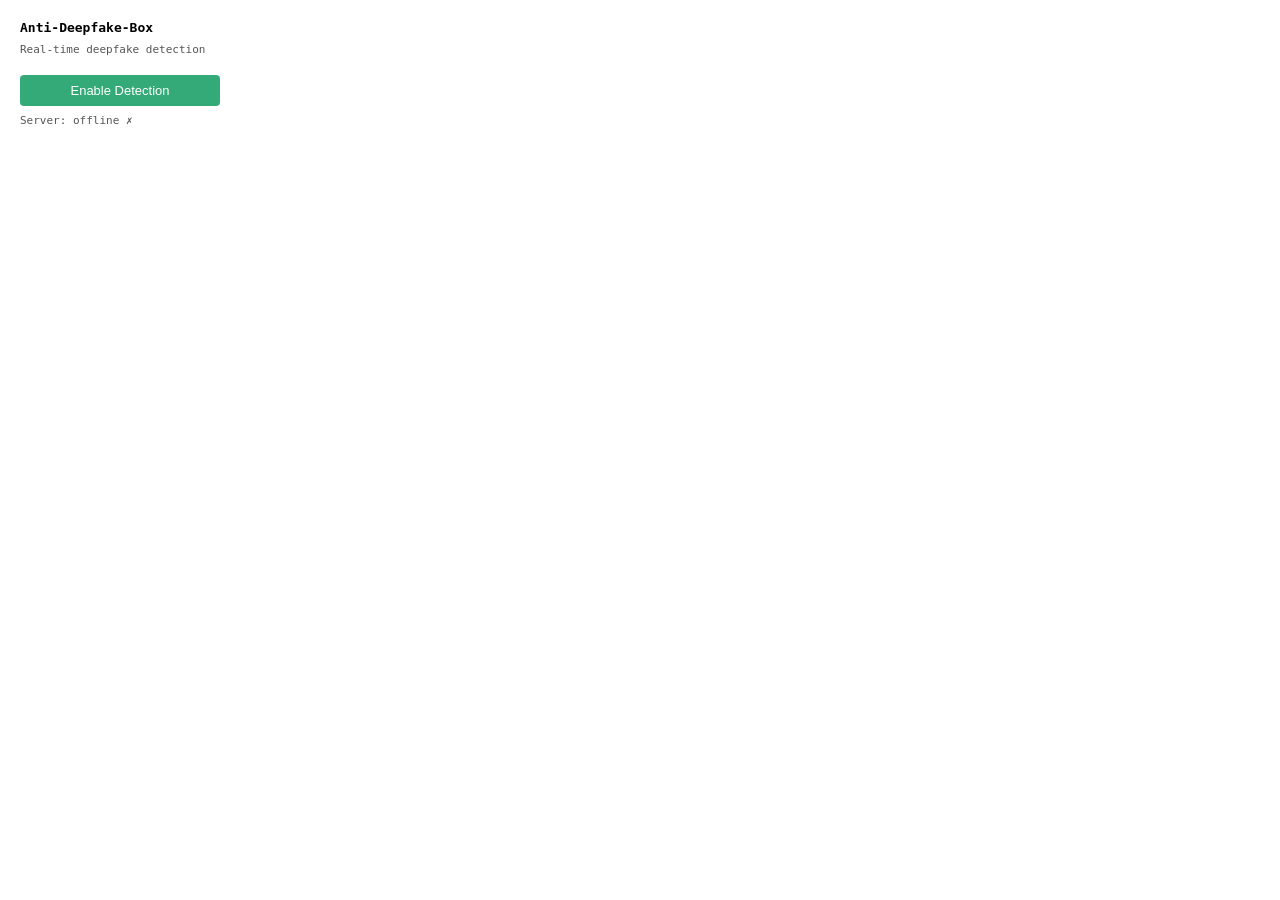
==== extension/popup.html @ 86ba3497 "feat: edge computing + plug-and-play deployment layer New components: - edge/hardware_profile.py   A" ====
<!DOCTYPE html>
<html>
<head>
<meta charset="utf-8">
<style>
  body { width:200px; padding:12px; font-family:monospace; font-size:13px; }
  button { width:100%; padding:8px; margin-top:8px; cursor:pointer;
           border:none; border-radius:4px; font-size:13px; }
  #toggle { background:#3a7; color:#fff; }
  #toggle.off { background:#e55; }
  .label { color:#555; font-size:11px; margin-top:8px; }
</style>
</head>
<body>
  <b>Anti-Deepfake-Box</b>
  <p class="label">Real-time deepfake detection</p>
  <button id="toggle">Enable Detection</button>
  <p class="label">Server: <span id="srv">checking...</span></p>
  <script>
    let enabled = false;
    const btn = document.getElementById('toggle');
    btn.onclick = () => {
      enabled = !enabled;
      btn.textContent = enabled ? 'Disable Detection' : 'Enable Detection';
      btn.classList.toggle('off', enabled);
      chrome.tabs.query({active:true,currentWindow:true}, tabs =>
        chrome.tabs.sendMessage(tabs[0].id, {action:'toggle'})
      );
    };
    fetch('http://localhost:8000/health')
      .then(r => r.json())
      .then(() => { document.getElementById('srv').textContent = 'online ✓'; })
      .catch(() => { document.getElementById('srv').textContent = 'offline ✗'; });
  </script>
</body>
</html>
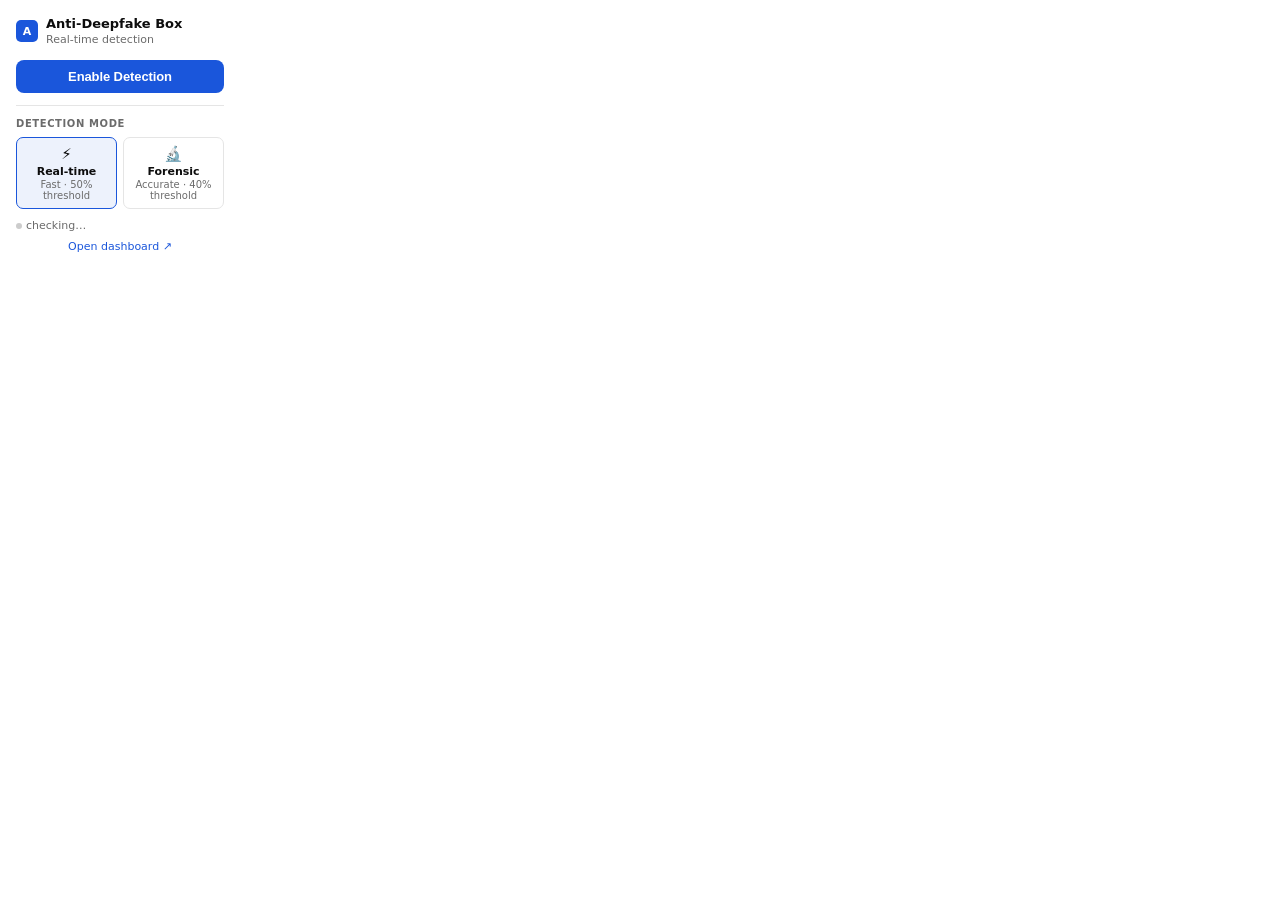
==== commit 5478da2f: "Add use-case mode switching (Forensic vs Real-time) with OpenAI-style dashboard - Two detection mode" ====
--- a/extension/popup.html
+++ b/extension/popup.html
@@ -3,34 +3,213 @@
 <head>
 <meta charset="utf-8">
 <style>
-  body { width:200px; padding:12px; font-family:monospace; font-size:13px; }
-  button { width:100%; padding:8px; margin-top:8px; cursor:pointer;
-           border:none; border-radius:4px; font-size:13px; }
-  #toggle { background:#3a7; color:#fff; }
-  #toggle.off { background:#e55; }
-  .label { color:#555; font-size:11px; margin-top:8px; }
+  :root {
+    --accent: #1a56db;
+    --real:   #16a34a;
+    --fake:   #dc2626;
+    --border: #e5e5e5;
+    --bg:     #ffffff;
+    --text:   #0d0d0d;
+    --muted:  #6b6b6b;
+  }
+
+  * { box-sizing: border-box; margin: 0; padding: 0; }
+
+  body {
+    width: 240px;
+    padding: 16px;
+    font-family: "Inter", system-ui, -apple-system, sans-serif;
+    font-size: 13px;
+    color: var(--text);
+    background: var(--bg);
+  }
+
+  /* Header */
+  .header {
+    display: flex;
+    align-items: center;
+    gap: 8px;
+    margin-bottom: 14px;
+  }
+  .logo-icon {
+    width: 22px; height: 22px;
+    background: var(--accent);
+    border-radius: 5px;
+    display: flex; align-items: center; justify-content: center;
+    color: #fff; font-size: 11px; font-weight: 700; flex-shrink: 0;
+  }
+  .header-text b { font-size: 13px; display: block; }
+  .header-text span { font-size: 11px; color: var(--muted); }
+
+  /* Divider */
+  hr { border: none; border-top: 1px solid var(--border); margin: 12px 0; }
+
+  /* Main toggle */
+  #toggle {
+    width: 100%;
+    padding: 9px;
+    border: none;
+    border-radius: 8px;
+    font-size: 13px;
+    font-weight: 600;
+    cursor: pointer;
+    background: var(--accent);
+    color: #fff;
+    transition: background .15s;
+    letter-spacing: -.1px;
+  }
+  #toggle.off { background: var(--fake); }
+  #toggle:hover { filter: brightness(1.08); }
+
+  /* Mode section */
+  .mode-label {
+    font-size: 10px;
+    font-weight: 600;
+    letter-spacing: .06em;
+    text-transform: uppercase;
+    color: var(--muted);
+    margin-bottom: 8px;
+  }
+
+  .mode-pills {
+    display: grid;
+    grid-template-columns: 1fr 1fr;
+    gap: 6px;
+  }
+
+  .pill {
+    border: 1.5px solid var(--border);
+    border-radius: 7px;
+    padding: 7px 8px;
+    cursor: pointer;
+    transition: border-color .15s, background .15s;
+    text-align: center;
+    user-select: none;
+  }
+  .pill:hover { border-color: var(--accent); }
+  .pill[data-selected="true"] {
+    border-color: var(--accent);
+    background: rgba(26,86,219,.08);
+  }
+  .pill-icon { font-size: 15px; display: block; margin-bottom: 2px; }
+  .pill-name { font-weight: 600; font-size: 11px; }
+  .pill-sub  { font-size: 10px; color: var(--muted); margin-top: 1px; }
+
+  /* Server status */
+  .status-row {
+    display: flex;
+    align-items: center;
+    justify-content: space-between;
+    font-size: 11px;
+    color: var(--muted);
+    margin-top: 10px;
+  }
+  .dot {
+    display: inline-block;
+    width: 6px; height: 6px;
+    border-radius: 50%;
+    margin-right: 4px;
+    background: #ccc;
+  }
+  .dot.online  { background: var(--real); }
+  .dot.offline { background: var(--fake); }
+
+  /* Dashboard link */
+  .dash-link {
+    display: block;
+    text-align: center;
+    font-size: 11px;
+    color: var(--accent);
+    text-decoration: none;
+    margin-top: 8px;
+  }
+  .dash-link:hover { text-decoration: underline; }
 </style>
 </head>
 <body>
-  <b>Anti-Deepfake-Box</b>
-  <p class="label">Real-time deepfake detection</p>
-  <button id="toggle">Enable Detection</button>
-  <p class="label">Server: <span id="srv">checking...</span></p>
-  <script>
-    let enabled = false;
-    const btn = document.getElementById('toggle');
-    btn.onclick = () => {
-      enabled = !enabled;
-      btn.textContent = enabled ? 'Disable Detection' : 'Enable Detection';
-      btn.classList.toggle('off', enabled);
-      chrome.tabs.query({active:true,currentWindow:true}, tabs =>
-        chrome.tabs.sendMessage(tabs[0].id, {action:'toggle'})
-      );
-    };
-    fetch('http://localhost:8000/health')
-      .then(r => r.json())
-      .then(() => { document.getElementById('srv').textContent = 'online ✓'; })
-      .catch(() => { document.getElementById('srv').textContent = 'offline ✗'; });
-  </script>
+
+<div class="header">
+  <div class="logo-icon">A</div>
+  <div class="header-text">
+    <b>Anti-Deepfake Box</b>
+    <span>Real-time detection</span>
+  </div>
+</div>
+
+<button id="toggle">Enable Detection</button>
+
+<hr>
+
+<div class="mode-label">Detection Mode</div>
+<div class="mode-pills">
+
+  <div class="pill" data-mode="online" data-selected="true" tabindex="0">
+    <span class="pill-icon">⚡</span>
+    <div class="pill-name">Real-time</div>
+    <div class="pill-sub">Fast · 50% threshold</div>
+  </div>
+
+  <div class="pill" data-mode="offline" data-selected="false" tabindex="0">
+    <span class="pill-icon">🔬</span>
+    <div class="pill-name">Forensic</div>
+    <div class="pill-sub">Accurate · 40% threshold</div>
+  </div>
+
+</div>
+
+<div class="status-row">
+  <span><span class="dot" id="srv-dot"></span><span id="srv-text">checking…</span></span>
+</div>
+
+<a class="dash-link" href="http://localhost:8000/" target="_blank">Open dashboard ↗</a>
+
+<script>
+  const SERVER = 'http://localhost:8000';
+  let enabled = false;
+
+  // ── Toggle detection ──────────────────────────────────────────────
+  const btn = document.getElementById('toggle');
+  btn.onclick = () => {
+    enabled = !enabled;
+    btn.textContent = enabled ? 'Disable Detection' : 'Enable Detection';
+    btn.classList.toggle('off', enabled);
+    chrome.tabs.query({ active: true, currentWindow: true }, tabs =>
+      chrome.tabs.sendMessage(tabs[0].id, { action: 'toggle' })
+    );
+  };
+
+  // ── Mode pills ────────────────────────────────────────────────────
+  const pills = document.querySelectorAll('.pill');
+
+  function selectMode(mode) {
+    pills.forEach(p => p.setAttribute('data-selected', p.dataset.mode === mode ? 'true' : 'false'));
+    chrome.storage.local.set({ adbMode: mode });
+    fetch(`${SERVER}/mode`, {
+      method: 'POST',
+      headers: { 'Content-Type': 'application/json' },
+      body: JSON.stringify({ mode }),
+    }).catch(() => {});
+  }
+
+  // Restore saved mode on popup open
+  chrome.storage.local.get(['adbMode'], result => {
+    selectMode(result.adbMode || 'online');
+  });
+
+  pills.forEach(pill => {
+    pill.addEventListener('click', () => selectMode(pill.dataset.mode));
+    pill.addEventListener('keydown', e => {
+      if (e.key === 'Enter' || e.key === ' ') { e.preventDefault(); selectMode(pill.dataset.mode); }
+    });
+  });
+
+  // ── Server health ─────────────────────────────────────────────────
+  const dot  = document.getElementById('srv-dot');
+  const srvT = document.getElementById('srv-text');
+  fetch(`${SERVER}/health`)
+    .then(r => r.json())
+    .then(() => { dot.className = 'dot online';  srvT.textContent = 'Server online';  })
+    .catch(() => { dot.className = 'dot offline'; srvT.textContent = 'Server offline'; });
+</script>
 </body>
 </html>
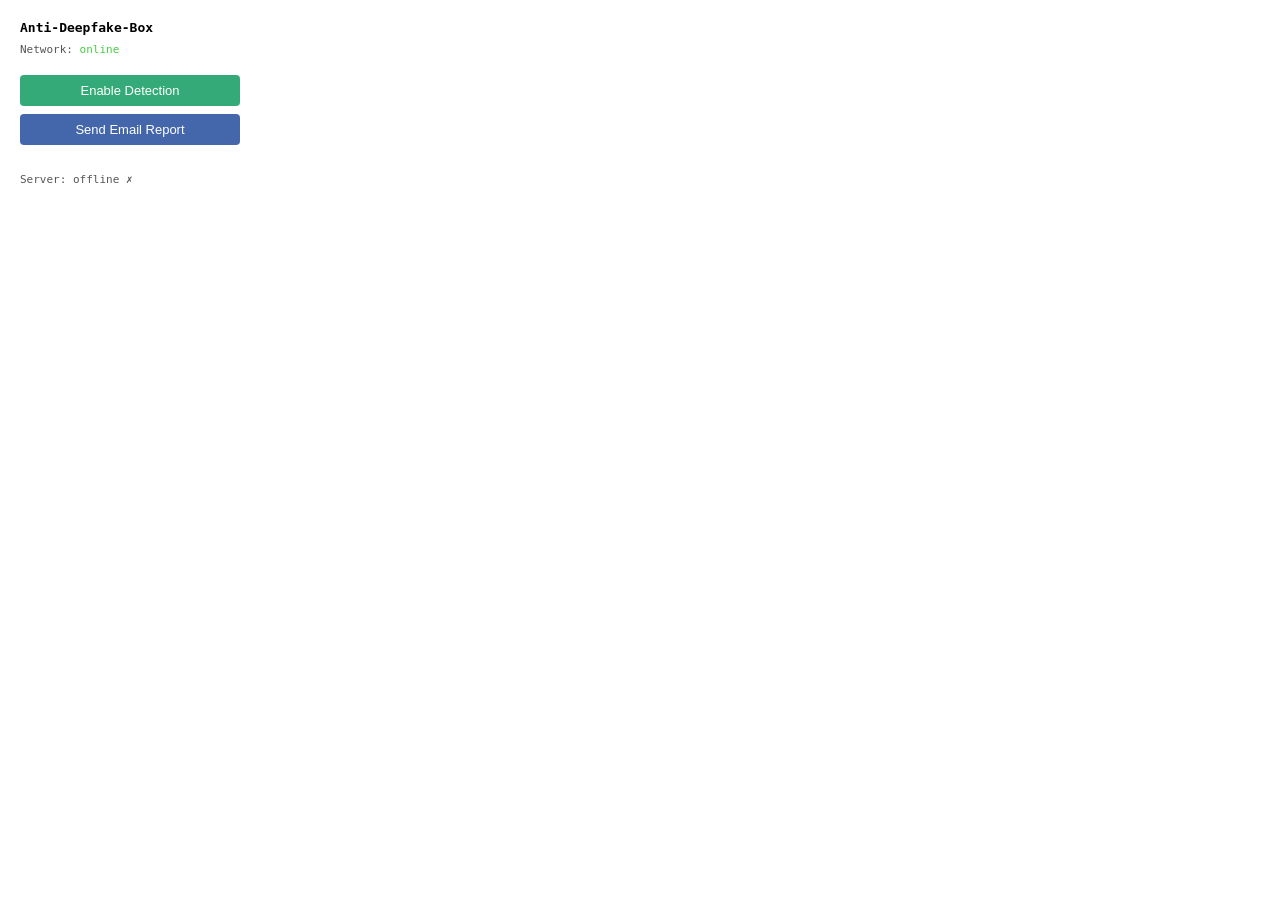
==== commit 89150ecb: "feat(safety): API call debounce, network guard, lazy hardware init, email report endpoint - extensio" ====
--- a/extension/popup.html
+++ b/extension/popup.html
@@ -3,213 +3,28 @@
 <head>
 <meta charset="utf-8">
 <style>
-  :root {
-    --accent: #1a56db;
-    --real:   #16a34a;
-    --fake:   #dc2626;
-    --border: #e5e5e5;
-    --bg:     #ffffff;
-    --text:   #0d0d0d;
-    --muted:  #6b6b6b;
+  body { width:220px; padding:12px; font-family:monospace; font-size:13px; }
+  button {
+    width:100%; padding:8px; margin-top:8px; cursor:pointer;
+    border:none; border-radius:4px; font-size:13px;
   }
-
-  * { box-sizing: border-box; margin: 0; padding: 0; }
-
-  body {
-    width: 240px;
-    padding: 16px;
-    font-family: "Inter", system-ui, -apple-system, sans-serif;
-    font-size: 13px;
-    color: var(--text);
-    background: var(--bg);
-  }
-
-  /* Header */
-  .header {
-    display: flex;
-    align-items: center;
-    gap: 8px;
-    margin-bottom: 14px;
-  }
-  .logo-icon {
-    width: 22px; height: 22px;
-    background: var(--accent);
-    border-radius: 5px;
-    display: flex; align-items: center; justify-content: center;
-    color: #fff; font-size: 11px; font-weight: 700; flex-shrink: 0;
-  }
-  .header-text b { font-size: 13px; display: block; }
-  .header-text span { font-size: 11px; color: var(--muted); }
-
-  /* Divider */
-  hr { border: none; border-top: 1px solid var(--border); margin: 12px 0; }
-
-  /* Main toggle */
-  #toggle {
-    width: 100%;
-    padding: 9px;
-    border: none;
-    border-radius: 8px;
-    font-size: 13px;
-    font-weight: 600;
-    cursor: pointer;
-    background: var(--accent);
-    color: #fff;
-    transition: background .15s;
-    letter-spacing: -.1px;
-  }
-  #toggle.off { background: var(--fake); }
-  #toggle:hover { filter: brightness(1.08); }
-
-  /* Mode section */
-  .mode-label {
-    font-size: 10px;
-    font-weight: 600;
-    letter-spacing: .06em;
-    text-transform: uppercase;
-    color: var(--muted);
-    margin-bottom: 8px;
-  }
-
-  .mode-pills {
-    display: grid;
-    grid-template-columns: 1fr 1fr;
-    gap: 6px;
-  }
-
-  .pill {
-    border: 1.5px solid var(--border);
-    border-radius: 7px;
-    padding: 7px 8px;
-    cursor: pointer;
-    transition: border-color .15s, background .15s;
-    text-align: center;
-    user-select: none;
-  }
-  .pill:hover { border-color: var(--accent); }
-  .pill[data-selected="true"] {
-    border-color: var(--accent);
-    background: rgba(26,86,219,.08);
-  }
-  .pill-icon { font-size: 15px; display: block; margin-bottom: 2px; }
-  .pill-name { font-weight: 600; font-size: 11px; }
-  .pill-sub  { font-size: 10px; color: var(--muted); margin-top: 1px; }
-
-  /* Server status */
-  .status-row {
-    display: flex;
-    align-items: center;
-    justify-content: space-between;
-    font-size: 11px;
-    color: var(--muted);
-    margin-top: 10px;
-  }
-  .dot {
-    display: inline-block;
-    width: 6px; height: 6px;
-    border-radius: 50%;
-    margin-right: 4px;
-    background: #ccc;
-  }
-  .dot.online  { background: var(--real); }
-  .dot.offline { background: var(--fake); }
-
-  /* Dashboard link */
-  .dash-link {
-    display: block;
-    text-align: center;
-    font-size: 11px;
-    color: var(--accent);
-    text-decoration: none;
-    margin-top: 8px;
-  }
-  .dash-link:hover { text-decoration: underline; }
+  button:disabled { opacity:0.5; cursor:not-allowed; }
+  #toggle        { background:#3a7; color:#fff; }
+  #toggle.off    { background:#e55; }
+  #report        { background:#46a; color:#fff; }
+  .label         { color:#555; font-size:11px; margin-top:8px; }
+  #reportStatus  { color:#888; font-size:10px; min-height:14px; margin-top:4px; }
+  .net-ok  { color:#4c4; }
+  .net-err { color:#e55; }
 </style>
 </head>
 <body>
-
-<div class="header">
-  <div class="logo-icon">A</div>
-  <div class="header-text">
-    <b>Anti-Deepfake Box</b>
-    <span>Real-time detection</span>
-  </div>
-</div>
-
-<button id="toggle">Enable Detection</button>
-
-<hr>
-
-<div class="mode-label">Detection Mode</div>
-<div class="mode-pills">
-
-  <div class="pill" data-mode="online" data-selected="true" tabindex="0">
-    <span class="pill-icon">⚡</span>
-    <div class="pill-name">Real-time</div>
-    <div class="pill-sub">Fast · 50% threshold</div>
-  </div>
-
-  <div class="pill" data-mode="offline" data-selected="false" tabindex="0">
-    <span class="pill-icon">🔬</span>
-    <div class="pill-name">Forensic</div>
-    <div class="pill-sub">Accurate · 40% threshold</div>
-  </div>
-
-</div>
-
-<div class="status-row">
-  <span><span class="dot" id="srv-dot"></span><span id="srv-text">checking…</span></span>
-</div>
-
-<a class="dash-link" href="http://localhost:8000/" target="_blank">Open dashboard ↗</a>
-
-<script>
-  const SERVER = 'http://localhost:8000';
-  let enabled = false;
-
-  // ── Toggle detection ──────────────────────────────────────────────
-  const btn = document.getElementById('toggle');
-  btn.onclick = () => {
-    enabled = !enabled;
-    btn.textContent = enabled ? 'Disable Detection' : 'Enable Detection';
-    btn.classList.toggle('off', enabled);
-    chrome.tabs.query({ active: true, currentWindow: true }, tabs =>
-      chrome.tabs.sendMessage(tabs[0].id, { action: 'toggle' })
-    );
-  };
-
-  // ── Mode pills ────────────────────────────────────────────────────
-  const pills = document.querySelectorAll('.pill');
-
-  function selectMode(mode) {
-    pills.forEach(p => p.setAttribute('data-selected', p.dataset.mode === mode ? 'true' : 'false'));
-    chrome.storage.local.set({ adbMode: mode });
-    fetch(`${SERVER}/mode`, {
-      method: 'POST',
-      headers: { 'Content-Type': 'application/json' },
-      body: JSON.stringify({ mode }),
-    }).catch(() => {});
-  }
-
-  // Restore saved mode on popup open
-  chrome.storage.local.get(['adbMode'], result => {
-    selectMode(result.adbMode || 'online');
-  });
-
-  pills.forEach(pill => {
-    pill.addEventListener('click', () => selectMode(pill.dataset.mode));
-    pill.addEventListener('keydown', e => {
-      if (e.key === 'Enter' || e.key === ' ') { e.preventDefault(); selectMode(pill.dataset.mode); }
-    });
-  });
-
-  // ── Server health ─────────────────────────────────────────────────
-  const dot  = document.getElementById('srv-dot');
-  const srvT = document.getElementById('srv-text');
-  fetch(`${SERVER}/health`)
-    .then(r => r.json())
-    .then(() => { dot.className = 'dot online';  srvT.textContent = 'Server online';  })
-    .catch(() => { dot.className = 'dot offline'; srvT.textContent = 'Server offline'; });
-</script>
+  <b>Anti-Deepfake-Box</b>
+  <p class="label">Network: <span id="netStatus">checking…</span></p>
+  <button id="toggle">Enable Detection</button>
+  <button id="report">Send Email Report</button>
+  <p id="reportStatus"></p>
+  <p class="label">Server: <span id="srv">checking…</span></p>
+  <script src="popup.js"></script>
 </body>
 </html>
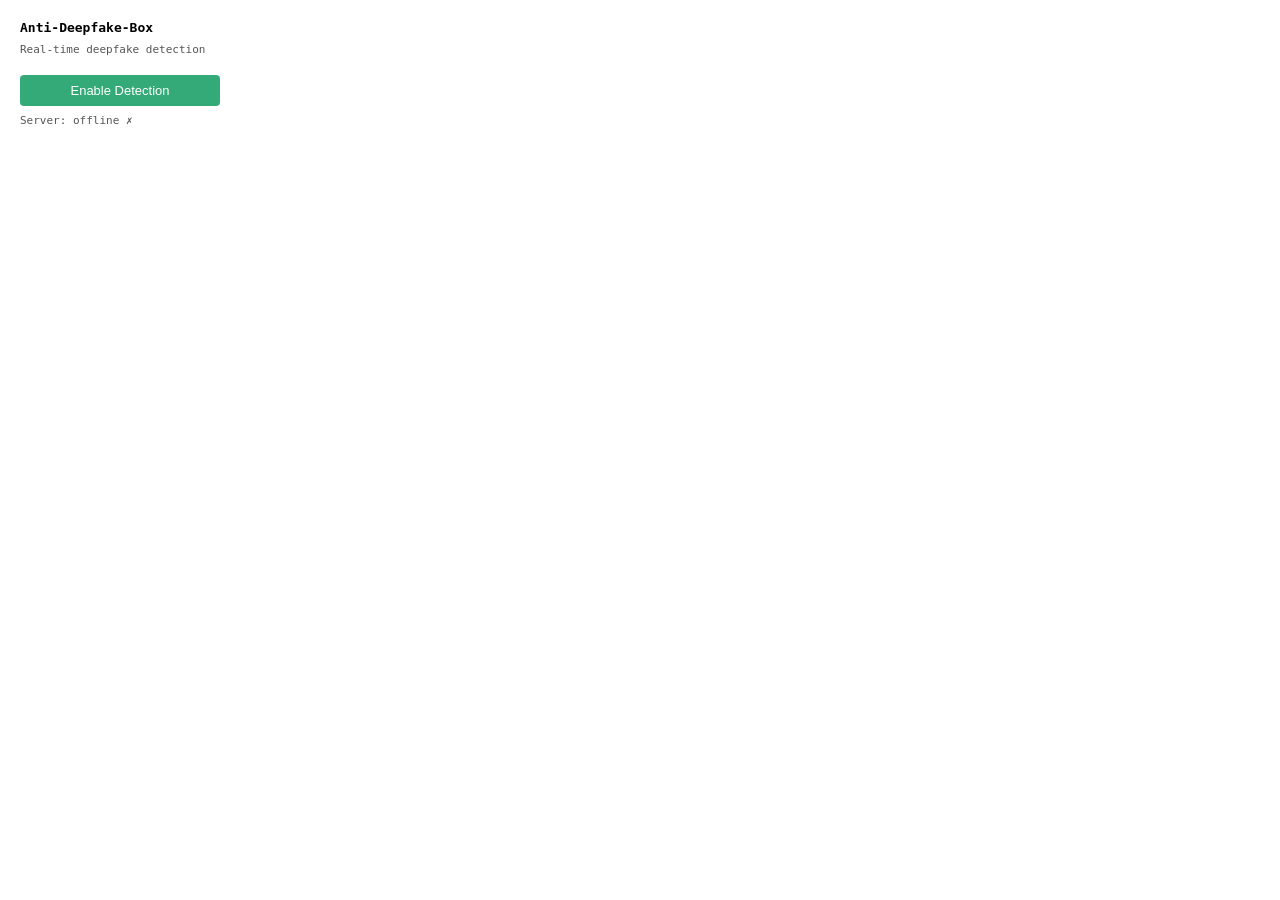
==== commit 414cdc69: "Revert "feat(safety): API call debounce, network guard, lazy hardware init, email report endpoint" T" ====
--- a/extension/popup.html
+++ b/extension/popup.html
@@ -3,28 +3,34 @@
 <head>
 <meta charset="utf-8">
 <style>
-  body { width:220px; padding:12px; font-family:monospace; font-size:13px; }
-  button {
-    width:100%; padding:8px; margin-top:8px; cursor:pointer;
-    border:none; border-radius:4px; font-size:13px;
-  }
-  button:disabled { opacity:0.5; cursor:not-allowed; }
-  #toggle        { background:#3a7; color:#fff; }
-  #toggle.off    { background:#e55; }
-  #report        { background:#46a; color:#fff; }
-  .label         { color:#555; font-size:11px; margin-top:8px; }
-  #reportStatus  { color:#888; font-size:10px; min-height:14px; margin-top:4px; }
-  .net-ok  { color:#4c4; }
-  .net-err { color:#e55; }
+  body { width:200px; padding:12px; font-family:monospace; font-size:13px; }
+  button { width:100%; padding:8px; margin-top:8px; cursor:pointer;
+           border:none; border-radius:4px; font-size:13px; }
+  #toggle { background:#3a7; color:#fff; }
+  #toggle.off { background:#e55; }
+  .label { color:#555; font-size:11px; margin-top:8px; }
 </style>
 </head>
 <body>
   <b>Anti-Deepfake-Box</b>
-  <p class="label">Network: <span id="netStatus">checking…</span></p>
+  <p class="label">Real-time deepfake detection</p>
   <button id="toggle">Enable Detection</button>
-  <button id="report">Send Email Report</button>
-  <p id="reportStatus"></p>
-  <p class="label">Server: <span id="srv">checking…</span></p>
-  <script src="popup.js"></script>
+  <p class="label">Server: <span id="srv">checking...</span></p>
+  <script>
+    let enabled = false;
+    const btn = document.getElementById('toggle');
+    btn.onclick = () => {
+      enabled = !enabled;
+      btn.textContent = enabled ? 'Disable Detection' : 'Enable Detection';
+      btn.classList.toggle('off', enabled);
+      chrome.tabs.query({active:true,currentWindow:true}, tabs =>
+        chrome.tabs.sendMessage(tabs[0].id, {action:'toggle'})
+      );
+    };
+    fetch('http://localhost:8000/health')
+      .then(r => r.json())
+      .then(() => { document.getElementById('srv').textContent = 'online ✓'; })
+      .catch(() => { document.getElementById('srv').textContent = 'offline ✗'; });
+  </script>
 </body>
 </html>
